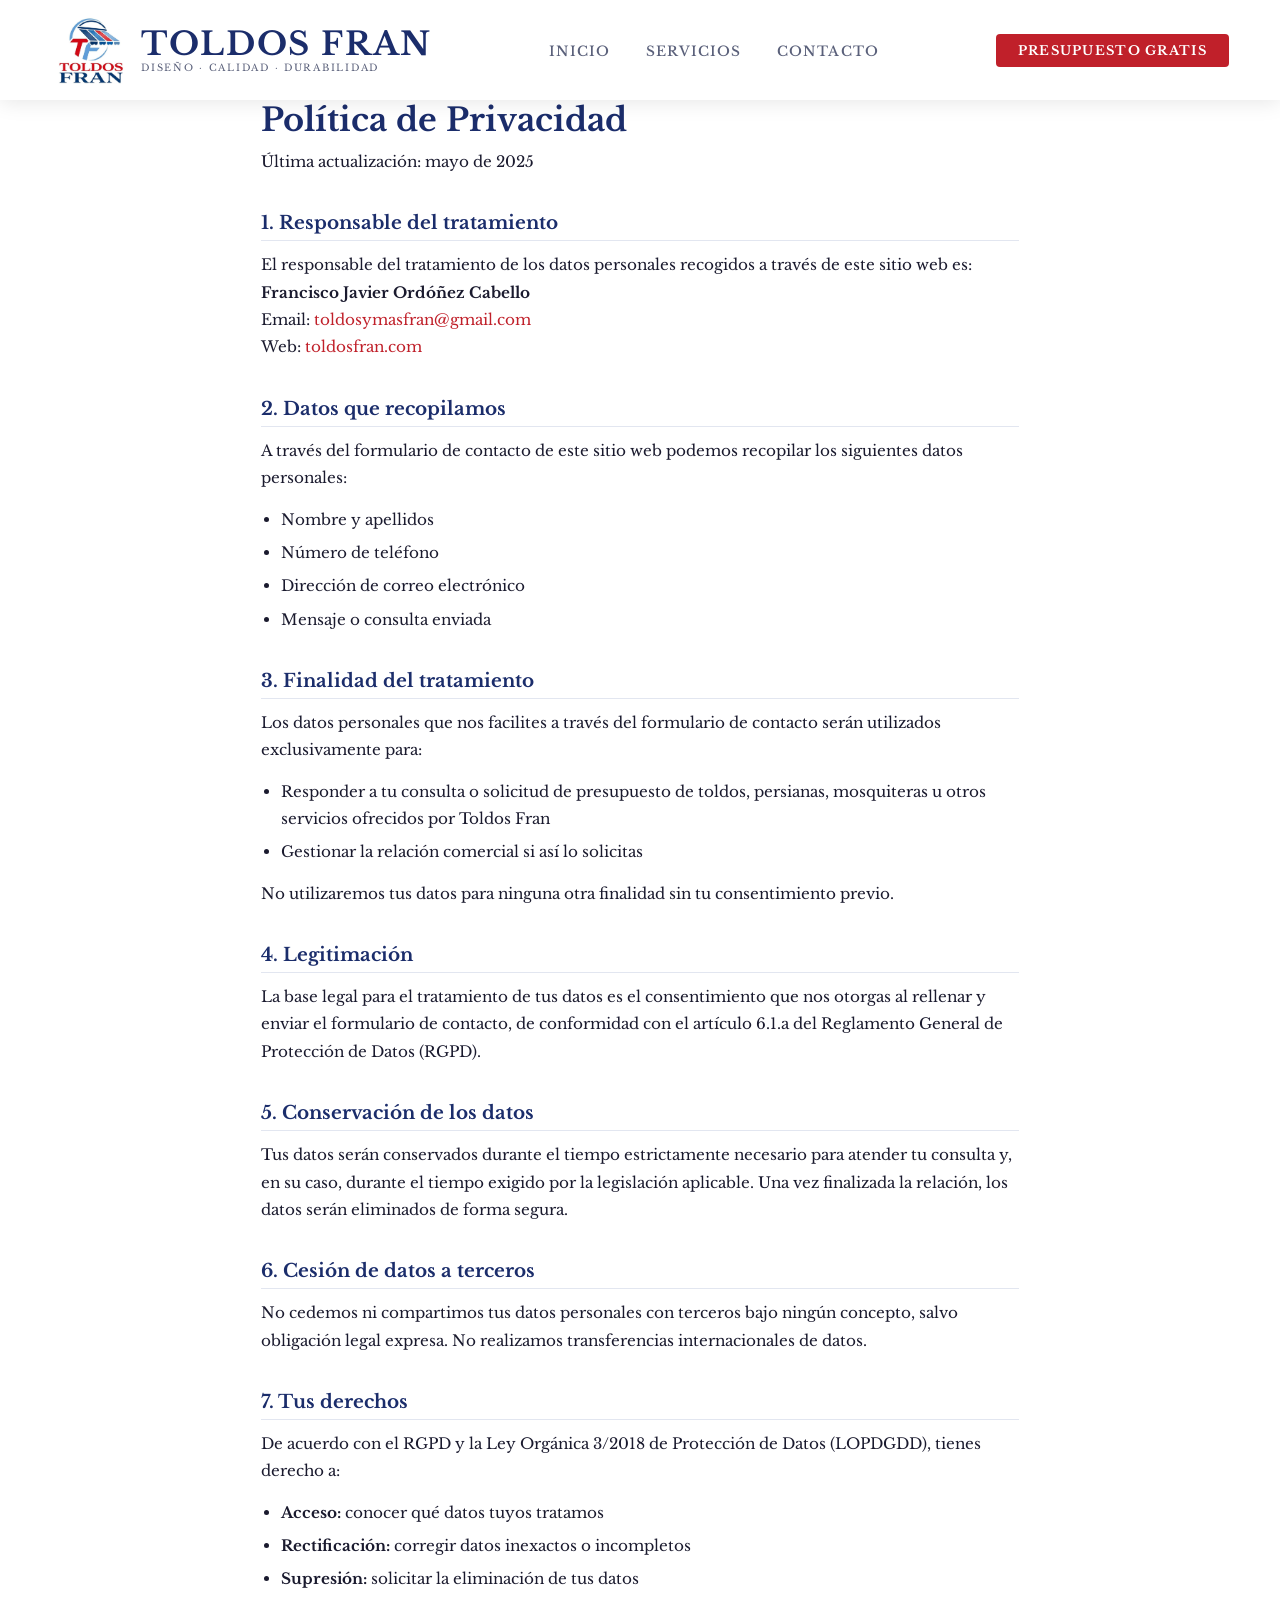
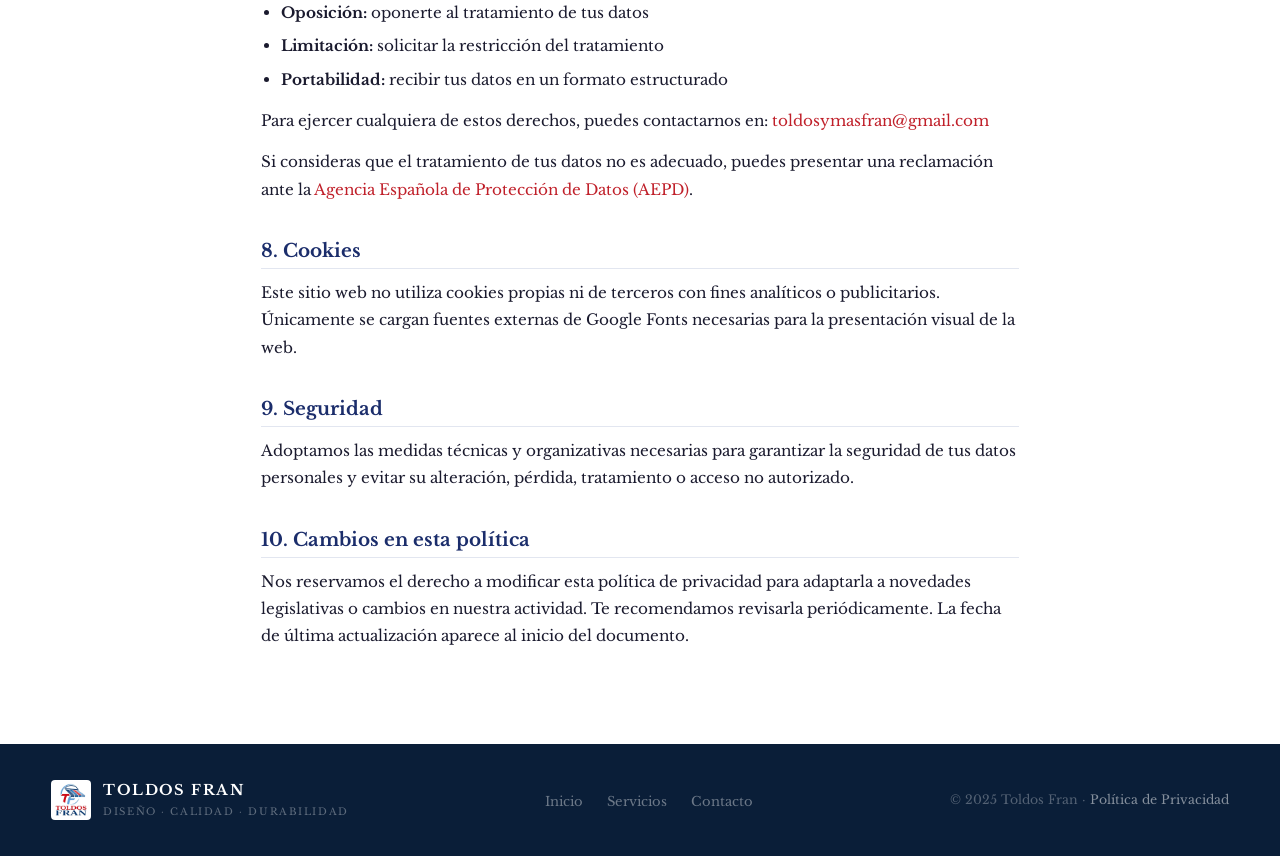
==== politica-privacidad.html @ 8e9fcf33 "Política de privacidad" ====
<!DOCTYPE html>
<html lang="es">
<head>
  <meta charset="UTF-8" />
  <meta name="viewport" content="width=device-width, initial-scale=1.0" />
  <meta name="robots" content="noindex, follow" />
  <title>Política de Privacidad – Toldos Fran</title>
  <link rel="preconnect" href="https://fonts.googleapis.com" />
  <link rel="icon" type="image/jpeg" href="favicon.jpg" />
  <link rel="preconnect" href="https://fonts.gstatic.com" crossorigin />
  <link href="https://fonts.googleapis.com/css2?family=Libre+Baskerville:ital,wght@0,400;0,700;1,400&family=Roboto:ital,wght@0,300;0,400;0,500;0,700;1,300&display=swap" rel="stylesheet" />
  <link rel="stylesheet" href="styles.css" />
  <style>
    .privacy-wrap {
      max-width: 860px;
      margin: 0 auto;
      padding: 100px 4vw 80px;
    }
    .privacy-wrap h1 {
      font-family: 'Libre Baskerville', serif;
      font-size: 2rem; font-weight: 700;
      color: var(--navy); margin-bottom: 8px;
    }
    .privacy-updated {
      font-size: 0.82rem; color: var(--muted);
      margin-bottom: 40px;
    }
    .privacy-wrap h2 {
      font-family: 'Libre Baskerville', serif;
      font-size: 1.15rem; font-weight: 700;
      color: var(--navy);
      margin-top: 36px; margin-bottom: 10px;
      padding-bottom: 6px;
      border-bottom: 1.5px solid var(--border);
    }
    .privacy-wrap p {
      font-size: 0.95rem; font-weight: 300;
      line-height: 1.8; color: var(--text);
      margin-bottom: 14px;
    }
    .privacy-wrap ul {
      margin: 0 0 14px 20px;
      font-size: 0.95rem; font-weight: 300;
      line-height: 1.8; color: var(--text);
    }
    .privacy-wrap ul li { margin-bottom: 6px; }
    .privacy-wrap a { color: var(--red); }
    .privacy-wrap a:hover { text-decoration: underline; }
  </style>
</head>
<body>

<!-- ══ NAVBAR ══════════════════════════════════ -->
<nav id="navbar" class="scrolled">
  <div class="nav-inner">
    <a href="index.html" class="nav-logo">
      <img src="logoToldosFran.jpg" alt="Toldos Fran - Toldos y persianas en Elda" />
      <div class="nav-brand">
        <strong>Toldos Fran</strong>
        <span>Diseño · Calidad · Durabilidad</span>
      </div>
    </a>

    <ul class="nav-links" id="navMenu">
      <li><a href="index.html#inicio">Inicio</a></li>
      <li><a href="index.html#servicios">Servicios</a></li>
      <li><a href="index.html#contacto">Contacto</a></li>
    </ul>

    <a href="index.html#contacto" class="nav-cta">Presupuesto gratis</a>

    <button class="hamburger" id="hamburger" aria-label="Menú">
      <span></span><span></span><span></span>
    </button>
  </div>
</nav>


<!-- ══ CONTENIDO ═══════════════════════════════ -->
<div class="privacy-wrap">
  <h1>Política de Privacidad</h1>
  <p class="privacy-updated">Última actualización: mayo de 2025</p>

  <h2>1. Responsable del tratamiento</h2>
  <p>
    El responsable del tratamiento de los datos personales recogidos a través de este sitio web es:<br />
    <strong>Francisco Javier Ordóñez Cabello</strong><br />
    Email: <a href="mailto:toldosymasfran@gmail.com">toldosymasfran@gmail.com</a><br />
    Web: <a href="https://toldosfran.com">toldosfran.com</a>
  </p>

  <h2>2. Datos que recopilamos</h2>
  <p>A través del formulario de contacto de este sitio web podemos recopilar los siguientes datos personales:</p>
  <ul>
    <li>Nombre y apellidos</li>
    <li>Número de teléfono</li>
    <li>Dirección de correo electrónico</li>
    <li>Mensaje o consulta enviada</li>
  </ul>

  <h2>3. Finalidad del tratamiento</h2>
  <p>Los datos personales que nos facilites a través del formulario de contacto serán utilizados exclusivamente para:</p>
  <ul>
    <li>Responder a tu consulta o solicitud de presupuesto de toldos, persianas, mosquiteras u otros servicios ofrecidos por Toldos Fran</li>
    <li>Gestionar la relación comercial si así lo solicitas</li>
  </ul>
  <p>No utilizaremos tus datos para ninguna otra finalidad sin tu consentimiento previo.</p>

  <h2>4. Legitimación</h2>
  <p>La base legal para el tratamiento de tus datos es el consentimiento que nos otorgas al rellenar y enviar el formulario de contacto, de conformidad con el artículo 6.1.a del Reglamento General de Protección de Datos (RGPD).</p>

  <h2>5. Conservación de los datos</h2>
  <p>Tus datos serán conservados durante el tiempo estrictamente necesario para atender tu consulta y, en su caso, durante el tiempo exigido por la legislación aplicable. Una vez finalizada la relación, los datos serán eliminados de forma segura.</p>

  <h2>6. Cesión de datos a terceros</h2>
  <p>No cedemos ni compartimos tus datos personales con terceros bajo ningún concepto, salvo obligación legal expresa. No realizamos transferencias internacionales de datos.</p>

  <h2>7. Tus derechos</h2>
  <p>De acuerdo con el RGPD y la Ley Orgánica 3/2018 de Protección de Datos (LOPDGDD), tienes derecho a:</p>
  <ul>
    <li><strong>Acceso:</strong> conocer qué datos tuyos tratamos</li>
    <li><strong>Rectificación:</strong> corregir datos inexactos o incompletos</li>
    <li><strong>Supresión:</strong> solicitar la eliminación de tus datos</li>
    <li><strong>Oposición:</strong> oponerte al tratamiento de tus datos</li>
    <li><strong>Limitación:</strong> solicitar la restricción del tratamiento</li>
    <li><strong>Portabilidad:</strong> recibir tus datos en un formato estructurado</li>
  </ul>
  <p>Para ejercer cualquiera de estos derechos, puedes contactarnos en: <a href="mailto:toldosymasfran@gmail.com">toldosymasfran@gmail.com</a></p>
  <p>Si consideras que el tratamiento de tus datos no es adecuado, puedes presentar una reclamación ante la <a href="https://www.aepd.es" target="_blank" rel="noopener">Agencia Española de Protección de Datos (AEPD)</a>.</p>

  <h2>8. Cookies</h2>
  <p>Este sitio web no utiliza cookies propias ni de terceros con fines analíticos o publicitarios. Únicamente se cargan fuentes externas de Google Fonts necesarias para la presentación visual de la web.</p>

  <h2>9. Seguridad</h2>
  <p>Adoptamos las medidas técnicas y organizativas necesarias para garantizar la seguridad de tus datos personales y evitar su alteración, pérdida, tratamiento o acceso no autorizado.</p>

  <h2>10. Cambios en esta política</h2>
  <p>Nos reservamos el derecho a modificar esta política de privacidad para adaptarla a novedades legislativas o cambios en nuestra actividad. Te recomendamos revisarla periódicamente. La fecha de última actualización aparece al inicio del documento.</p>
</div>


<!-- ══ FOOTER ══════════════════════════════════ -->
<footer>
  <div class="footer-inner">
    <div class="footer-logo">
      <img src="logoToldosFran.jpg" alt="Toldos Fran" />
      <div>
        <strong>TOLDOS FRAN</strong>
        <span>Diseño · Calidad · Durabilidad</span>
      </div>
    </div>
    <ul class="footer-links">
      <li><a href="index.html#inicio">Inicio</a></li>
      <li><a href="index.html#servicios">Servicios</a></li>
      <li><a href="index.html#contacto">Contacto</a></li>
    </ul>
    <p class="footer-copy">© 2025 Toldos Fran · <a href="politica-privacidad.html" style="color:rgba(255,255,255,0.5);">Política de Privacidad</a></p>
  </div>
</footer>


<script>
  /* ── Hamburger ── */
  document.getElementById('hamburger').addEventListener('click', () => {
    document.getElementById('navMenu').classList.toggle('open');
  });
  document.querySelectorAll('.nav-links a').forEach(a =>
    a.addEventListener('click', () => document.getElementById('navMenu').classList.remove('open'))
  );
</script>

</body>
</html>
---- styles.css ----
/* ══════════════════════════════════════════════
   TOLDOS FRAN — styles.css
   ══════════════════════════════════════════════ */

/* ── VARIABLES ────────────────────────────────── */
:root {
  --font-heading: 'Libre Baskerville', Georgia, serif;
  --font-body:    'Libre Baskerville', Georgia, serif;
  --red:        #C0202A;
  --red-dark:   #9a1820;
  --navy:       #1B2D6B;
  --navy-light: #2a4190;
  --blue:       #6aaed6;
  --blue-lt:    #c5dff0;
  --white:      #ffffff;
  --bg:         #f7f8fc;
  --bg-dark:    #1a3a5e;
  --text:       #1a1a2e;
  --muted:      #5a607a;
  --border:     #e2e6f0;
}

/* ── RESET ────────────────────────────────────── */
*, *::before, *::after { box-sizing: border-box; margin: 0; padding: 0; }
html { scroll-behavior: smooth; }
body {
  font-family: var(--font-heading);
  color: var(--text);
  background: var(--white);
  -webkit-font-smoothing: antialiased;
}
h1, h2, h3, h4 {
  font-family: var(--font-heading);
}
a { text-decoration: none; color: inherit; }
img { display: block; max-width: 100%; }

/* ── BOTONES GLOBALES ─────────────────────────── */
.btn-primary {
  display: inline-block;
  background: var(--red);
  color: #fff;
  padding: 14px 34px;
  border-radius: 4px;
  font-family: var(--font-heading);
  font-size: 0.88rem;
  font-weight: 700;
  letter-spacing: 0.1em;
  text-transform: uppercase;
  border: none;
  cursor: pointer;
  transition: background 0.2s, transform 0.15s;
}
.btn-primary:hover { background: var(--red-dark); transform: translateY(-2px); }

.btn-ghost {
  display: inline-block;
  background: transparent;
  color: #fff;
  padding: 13px 34px;
  border-radius: 4px;
  font-family: var(--font-heading);
  font-size: 0.88rem;
  font-weight: 400;
  letter-spacing: 0.1em;
  text-transform: uppercase;
  border: 1.5px solid rgba(255,255,255,0.5);
  transition: border-color 0.2s, background 0.2s;
}
.btn-ghost:hover { border-color: #fff; background: rgba(255,255,255,0.1); }

/* ── NAVBAR ───────────────────────────────────── */
#navbar {
  position: fixed;
  top: 0; left: 0; right: 0;
  z-index: 100;
  transition: background 0.3s, box-shadow 0.3s;
  background: transparent;
}
#navbar.scrolled {
  background: var(--white);
  box-shadow: 0 2px 20px rgba(0,0,0,0.1);
}
.nav-inner {
  max-width: 1400px;
  margin: 0 auto;
  padding: 0 4vw;
  height: 100px;
  display: flex;
  align-items: center;
  justify-content: space-between;
  gap: 24px;
}

/* Logo */
.nav-logo {
  display: flex;
  align-items: center;
  gap: 10px;
  flex-shrink: 0;
}
.nav-logo img {
  height: 80px; width: 80px;
  border-radius: 10%;
  background: #fff;
  padding: 3px;
  object-fit: contain;
}
.nav-brand { display: flex; flex-direction: column; line-height: 1.2; }
.nav-brand strong {
  font-size: 2rem;
  font-family: var(--font-heading);
  font-weight: 700;
  letter-spacing: 0.05em;
  text-transform: uppercase;
  color: var(--white);
  transition: color 0.3s;
}
.nav-brand span {
  font-size: 0.6rem;
  font-family: var(--font-heading);
  font-weight: 400;
  letter-spacing: 0.18em;
  text-transform: uppercase;
  color: rgba(255,255,255,0.7);
  transition: color 0.3s;
}
#navbar.scrolled .nav-brand strong { color: var(--navy); }
#navbar.scrolled .nav-brand span   { color: var(--muted); }

/* Links */
.nav-links {
  display: flex;
  gap: 36px;
  list-style: none;
  margin: 0 auto;
}
.nav-links a {
  font-size: 0.85rem;
  font-weight: 500;
  letter-spacing: 0.08em;
  text-transform: uppercase;
  color: rgba(255,255,255,0.85);
  transition: color 0.2s;
  position: relative;
  padding-bottom: 3px;
}
.nav-links a::after {
  content: '';
  position: absolute;
  bottom: 0; left: 0;
  width: 0; height: 1.5px;
  background: var(--red);
  transition: width 0.25s;
}
.nav-links a:hover { color: #fff; }
.nav-links a:hover::after { width: 100%; }
#navbar.scrolled .nav-links a { color: var(--muted); }
#navbar.scrolled .nav-links a:hover { color: var(--navy); }

/* CTA button en navbar */
.nav-cta {
  flex-shrink: 0;
  background: var(--red);
  color: #fff !important;
  padding: 9px 22px;
  border-radius: 4px;
  font-size: 0.8rem;
  font-weight: 700;
  letter-spacing: 0.1em;
  text-transform: uppercase;
  transition: background 0.2s;
  white-space: nowrap;
}
.nav-cta:hover { background: var(--red-dark); }

/* Hamburger */
.hamburger {
  display: none;
  flex-direction: column;
  gap: 5px;
  cursor: pointer;
  background: none;
  border: none;
  padding: 4px;
}
.hamburger span {
  display: block;
  width: 24px; height: 2px;
  background: #fff;
  border-radius: 2px;
  transition: 0.3s;
}
#navbar.scrolled .hamburger span { background: var(--navy); }

/* ── HERO ─────────────────────────────────────── */
#inicio {
  min-height: 100vh;
  background: linear-gradient(120deg, #1a3a5e 0%, #2255a0 55%, #2e6ab5 100%);
  display: flex;
  flex-direction: column;
  justify-content: center;
  position: relative;
  overflow: hidden;
}

/* Círculo decorativo */
#inicio::before {
  content: '';
  position: absolute;
  top: -160px; right: -160px;
  width: 700px; height: 700px;
  border-radius: 50%;
  background: radial-gradient(circle at center, rgba(106,174,214,0.12) 0%, transparent 65%);
  pointer-events: none;
}
#inicio::after {
  content: '';
  position: absolute;
  bottom: -200px; left: -100px;
  width: 500px; height: 500px;
  border-radius: 50%;
  background: radial-gradient(circle at center, rgba(192,32,42,0.07) 0%, transparent 65%);
  pointer-events: none;
}

.hero-inner {
  position: relative;
  z-index: 1;
  max-width: 1400px;
  margin: 0 auto;
  padding: 120px 4vw 80px;
  display: grid;
  grid-template-columns: 1.1fr 0.9fr;
  gap: 60px;
  align-items: center;
  width: 100%;
}

/* Texto izquierdo */
.hero-text { display: flex; flex-direction: column; gap: 28px; }

.hero-eyebrow {
  font-size: 0.75rem;
  font-weight: 500;
  letter-spacing: 0.22em;
  text-transform: uppercase;
  color: var(--blue);
}
.hero-text h1 {
  font-size: clamp(2.4rem, 5vw, 4rem);
  font-family: var(--font-heading);
  font-weight: 700;
  color: #fff;
  line-height: 1.1;
  letter-spacing: -0.01em;
}
.hero-text h1 em {
  font-style: italic;
  color: var(--blue);
}
.hero-desc {
  font-size: 1.05rem;
  font-weight: 300;
  color: rgba(255,255,255,0.75);
  line-height: 1.8;
  max-width: 500px;
}
.hero-btns { display: flex; gap: 14px; flex-wrap: wrap; }

/* Tarjeta derecha */
.hero-aside { display: flex; align-items: center; justify-content: center; }
.hero-card {
  background: rgba(255,255,255,0.06);
  border: 1px solid rgba(255,255,255,0.12);
  border-radius: 16px;
  padding: 36px 32px;
  backdrop-filter: blur(10px);
  display: flex;
  flex-direction: column;
  gap: 18px;
  width: 100%;
  max-width: 380px;
}
.hero-card-item {
  display: flex;
  align-items: center;
  gap: 14px;
  font-size: 0.95rem;
  font-weight: 400;
  color: rgba(255,255,255,0.88);
}
.hero-card-item svg {
  flex-shrink: 0;
  color: var(--blue);
  background: rgba(106,174,214,0.15);
  border-radius: 50%;
  padding: 3px;
  width: 28px; height: 28px;
}

/* Scroll hint */
.hero-scroll {
  position: relative;
  z-index: 1;
  display: flex;
  align-items: center;
  justify-content: center;
  gap: 8px;
  padding: 20px;
  font-size: 0.78rem;
  font-weight: 500;
  letter-spacing: 0.14em;
  text-transform: uppercase;
  color: rgba(255,255,255,0.4);
  animation: bounce 2s infinite;
}
@keyframes bounce {
  0%, 100% { transform: translateY(0); }
  50%       { transform: translateY(5px); }
}

/* ── SECCIONES (comunes) ──────────────────────── */
.section-wrap {
  max-width: 1400px;
  margin: 0 auto;
  padding: 96px 4vw;
}
.section-header {
  text-align: center;
  margin-bottom: 60px;
}
.eyebrow {
  display: inline-block;
  font-size: 0.72rem;
  font-weight: 700;
  letter-spacing: 0.26em;
  text-transform: uppercase;
  color: var(--red);
  margin-bottom: 12px;
}
.section-header h2 {
  font-size: clamp(1.8rem, 3.5vw, 2.6rem);
  font-weight: 900;
  color: var(--navy);
  line-height: 1.15;
  letter-spacing: -0.01em;
  margin-bottom: 14px;
}
.section-desc {
  font-size: 1rem;
  font-weight: 300;
  color: var(--muted);
  line-height: 1.8;
  max-width: 580px;
  margin: 0 auto;
}

/* ── SERVICIOS ────────────────────────────────── */
#servicios { background: var(--bg); }

.svc-grid {
  display: grid;
  grid-template-columns: repeat(auto-fill, minmax(280px, 1fr));
  gap: 28px;
}

.svc-card {
  background: var(--white);
  border-radius: 12px;
  overflow: hidden;
  box-shadow: 0 2px 16px rgba(27,45,107,0.07);
  transition: transform 0.28s, box-shadow 0.28s;
  cursor: pointer;
}
.svc-card:hover {
  transform: translateY(-6px);
  box-shadow: 0 16px 40px rgba(27,45,107,0.14);
}

/* Imagen superior de la tarjeta */
.svc-img {
  height: 200px;
  background-size: cover;
  background-position: center;
  position: relative;
  transition: transform 0.4s;
}
.svc-card:hover .svc-img { transform: scale(1.03); }
.svc-img-overlay {
  position: absolute;
  inset: 0;
  background: linear-gradient(to bottom, transparent 40%, rgba(13,31,53,0.55) 100%);
}

/* Cuerpo de la tarjeta */
.svc-body {
  padding: 26px 24px 28px;
  display: flex;
  flex-direction: column;
  gap: 10px;
}
.svc-body h3 {
  font-size: 1.05rem;
  font-weight: 700;
  color: var(--navy);
  line-height: 1.3;
}
.svc-body p {
  font-size: 0.88rem;
  font-weight: 300;
  color: var(--muted);
  line-height: 1.7;
}
.svc-link {
  display: inline-block;
  margin-top: 6px;
  font-size: 0.82rem;
  font-weight: 700;
  letter-spacing: 0.06em;
  color: var(--red);
  transition: letter-spacing 0.2s;
}
.svc-card:hover .svc-link { letter-spacing: 0.12em; }

/* ── FRANJA CTA ───────────────────────────────── */
.cta-strip {
  background: var(--navy);
  padding: 48px 4vw;
  display: flex;
  align-items: center;
  justify-content: center;
  gap: 40px;
  flex-wrap: wrap;
  text-align: center;
}
.cta-strip p {
  font-size: 1.1rem;
  font-weight: 300;
  color: rgba(255,255,255,0.85);
  max-width: 500px;
  line-height: 1.65;
}

/* ── CONTACTO ─────────────────────────────────── */
#contacto { background: var(--white); }

.contact-grid {
  display: grid;
  grid-template-columns: 1fr 1.4fr;
  gap: 60px;
  align-items: start;
}

/* Info lateral */
.contact-info {
  display: flex;
  flex-direction: column;
  gap: 16px;
}
.cinfo-item {
  display: flex;
  align-items: flex-start;
  gap: 14px;
  padding: 18px 20px;
  background: var(--bg);
  border-radius: 10px;
  transition: box-shadow 0.2s;
}
.cinfo-item:hover { box-shadow: 0 4px 16px rgba(27,45,107,0.1); }
.cinfo-icon {
  width: 42px; height: 42px;
  flex-shrink: 0;
  border-radius: 10px;
  background: var(--navy);
  display: flex;
  align-items: center;
  justify-content: center;
}
.cinfo-body label {
  display: block;
  font-size: 0.67rem;
  font-weight: 700;
  letter-spacing: 0.2em;
  text-transform: uppercase;
  color: var(--red);
  margin-bottom: 3px;
}
.cinfo-body a,
.cinfo-body span {
  font-size: 0.95rem;
  font-weight: 500;
  color: var(--navy);
}
.cinfo-body a:hover { color: var(--red); }

/* WhatsApp */
.btn-whatsapp {
  display: inline-flex;
  align-items: center;
  gap: 10px;
  background: #25d366;
  color: #fff;
  padding: 14px 26px;
  border-radius: 8px;
  font-size: 0.88rem;
  font-weight: 700;
  letter-spacing: 0.08em;
  text-transform: uppercase;
  transition: background 0.2s, transform 0.15s;
  margin-top: 8px;
}
.btn-whatsapp:hover { background: #1ebe5d; transform: translateY(-2px); }

/* Formulario */
.contact-form-wrap {
  background: var(--bg);
  border-radius: 14px;
  padding: 42px 38px;
  box-shadow: 0 4px 32px rgba(27,45,107,0.08);
}
.contact-form-wrap h3 {
  font-size: 1.25rem;
  font-weight: 700;
  color: var(--navy);
  margin-bottom: 28px;
}
.form-row {
  display: grid;
  grid-template-columns: 1fr 1fr;
  gap: 14px;
}
.fgroup {
  display: flex;
  flex-direction: column;
  gap: 6px;
  margin-bottom: 16px;
}
.fgroup label {
  font-size: 0.71rem;
  font-weight: 700;
  letter-spacing: 0.14em;
  text-transform: uppercase;
  color: var(--muted);
}
.fgroup input,
.fgroup select,
.fgroup textarea {
  border: 1.5px solid var(--border);
  border-radius: 6px;
  padding: 12px 14px;
  font-family: var(--font-heading);
  font-size: 0.93rem;
  font-weight: 400;
  color: var(--text);
  background: var(--white);
  outline: none;
  width: 100%;
  transition: border-color 0.2s, box-shadow 0.2s;
}
.fgroup input:focus,
.fgroup select:focus,
.fgroup textarea:focus {
  border-color: var(--navy);
  box-shadow: 0 0 0 3px rgba(27,45,107,0.09);
}
.fgroup textarea { resize: vertical; min-height: 120px; }

.btn-send {
  width: 100%;
  background: var(--navy);
  color: #fff;
  padding: 14px;
  border: none;
  border-radius: 6px;
  font-family: var(--font-heading);
  font-size: 0.88rem;
  font-weight: 700;
  letter-spacing: 0.12em;
  text-transform: uppercase;
  cursor: pointer;
  transition: background 0.2s, transform 0.15s;
}
.btn-send:hover { background: var(--navy-light); transform: translateY(-1px); }

.form-note {
  font-size: 0.75rem;
  font-weight: 300;
  color: var(--muted);
  text-align: center;
  margin-top: 12px;
  line-height: 1.5;
}

/* ── FOOTER ───────────────────────────────────── */
footer {
  background: #0a1e38;
  padding: 36px 4vw;
}
.footer-inner {
  max-width: 1400px;
  margin: 0 auto;
  display: flex;
  align-items: center;
  justify-content: space-between;
  flex-wrap: wrap;
  gap: 20px;
}
.footer-logo {
  display: flex;
  align-items: center;
  gap: 12px;
}
.footer-logo img {
  height: 40px; width: 40px;
  border-radius: 10%;
  background: #fff;
  padding: 2px;
  object-fit: contain;
}
.footer-logo strong {
  display: block;
  font-size: 0.9rem;
  font-weight: 700;
  color: #fff;
  letter-spacing: 0.1em;
}
.footer-logo span {
  font-size: 0.62rem;
  color: rgba(255,255,255,0.35);
  letter-spacing: 0.16em;
  text-transform: uppercase;
}
.footer-links {
  display: flex;
  gap: 24px;
  list-style: none;
}
.footer-links a {
  font-size: 0.82rem;
  color: rgba(255,255,255,0.4);
  transition: color 0.2s;
}
.footer-links a:hover { color: #fff; }
.footer-copy {
  font-size: 0.78rem;
  color: rgba(255,255,255,0.3);
}

/* ── RESPONSIVE ───────────────────────────────── */
@media (max-width: 900px) {
  .hero-inner { grid-template-columns: 1fr; }
  .hero-aside { display: none; }
  .contact-grid { grid-template-columns: 1fr; }
}

@media (max-width: 680px) {
  .nav-inner {height: 70px;}
  .nav-logo img{height: 52px; width: 52px;}
  .nav-brand strong{font-size: 1.2rem;}
  .nav-links {
    display: none;
    flex-direction: column;
    gap: 20px;
    padding: 24px 4vw;
    position: absolute;
    top: 70px; left: 0; right: 0;
    background: var(--navy);
  }
  .nav-links.open { display: flex; }
  .nav-links a { color: rgba(255,255,255,0.85) !important; }
  .nav-cta { display: none; }
  .hamburger { display: flex; }
  .form-row { grid-template-columns: 1fr; }
  .svc-grid { grid-template-columns: 1fr; }
  footer .footer-inner { flex-direction: column; text-align: center; }
  .footer-links { flex-wrap: wrap; justify-content: center; }
  .cta-strip { flex-direction: column; gap: 20px; }
}
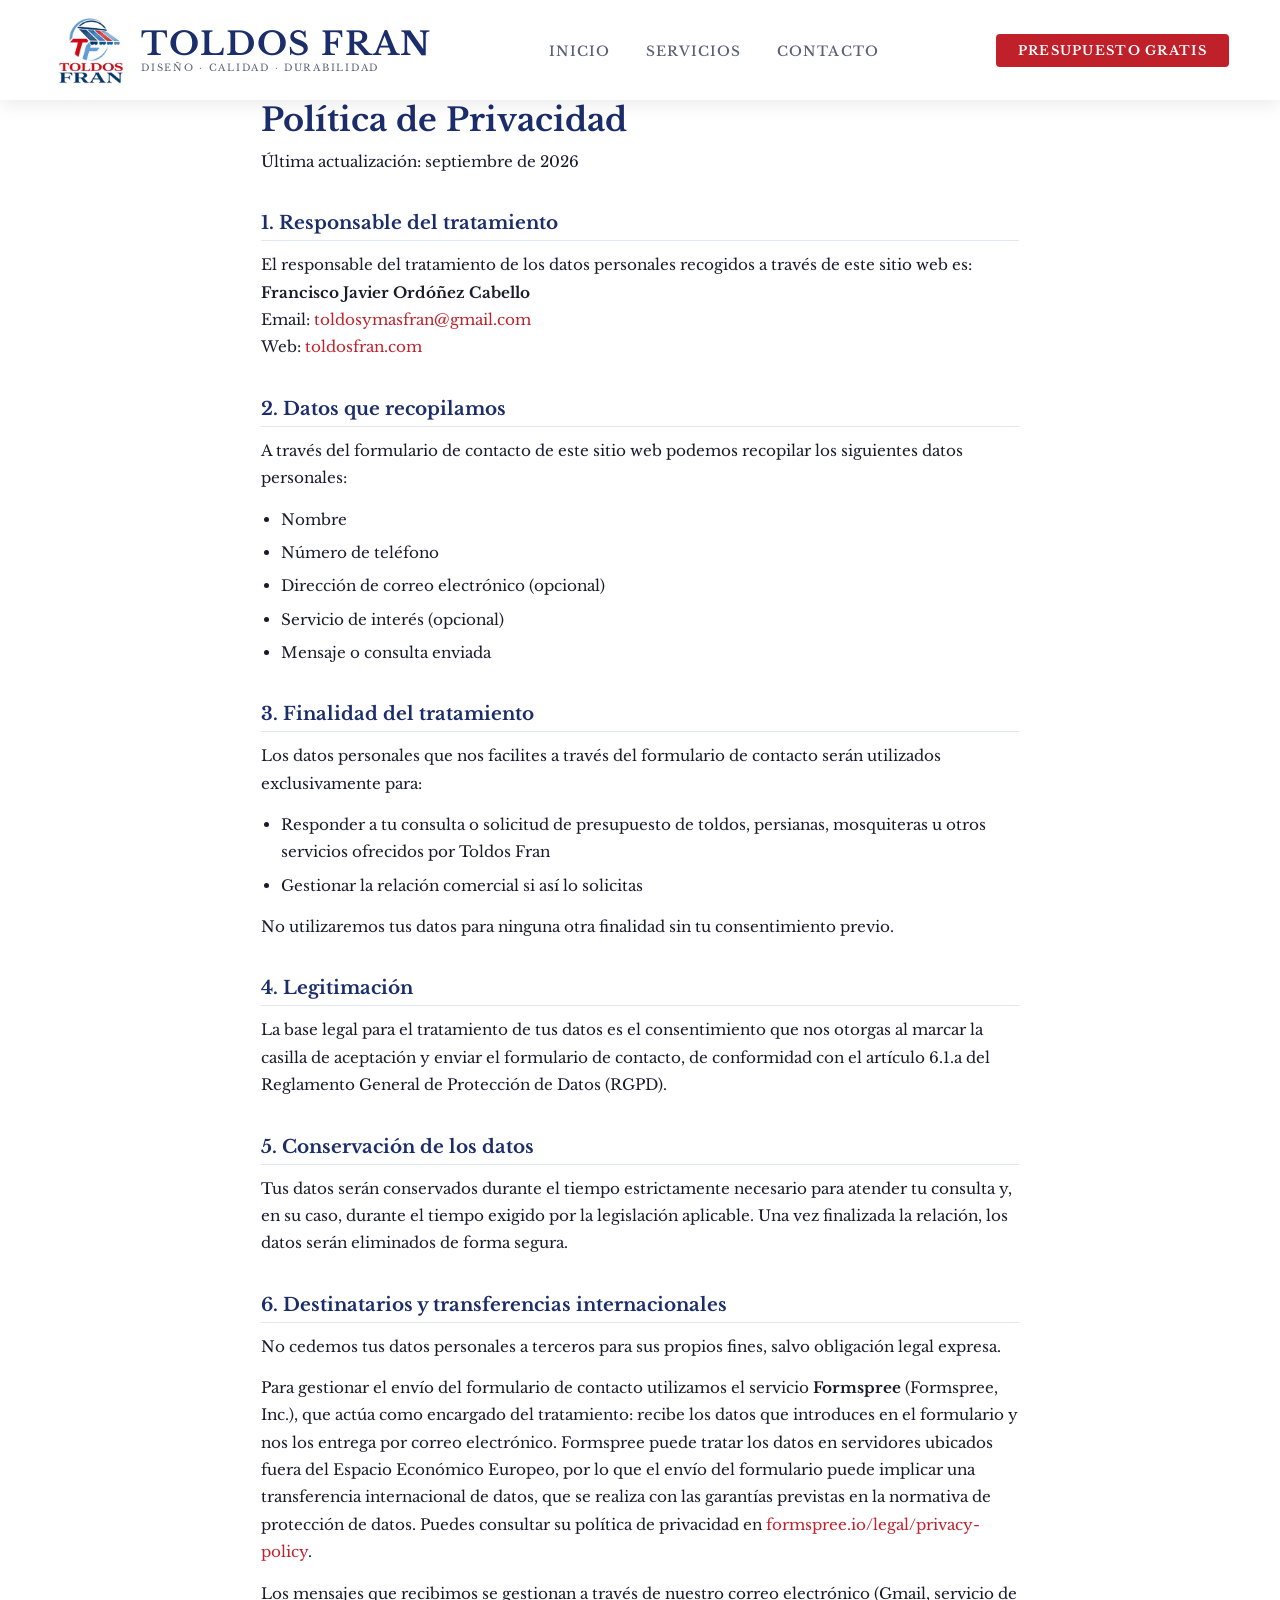
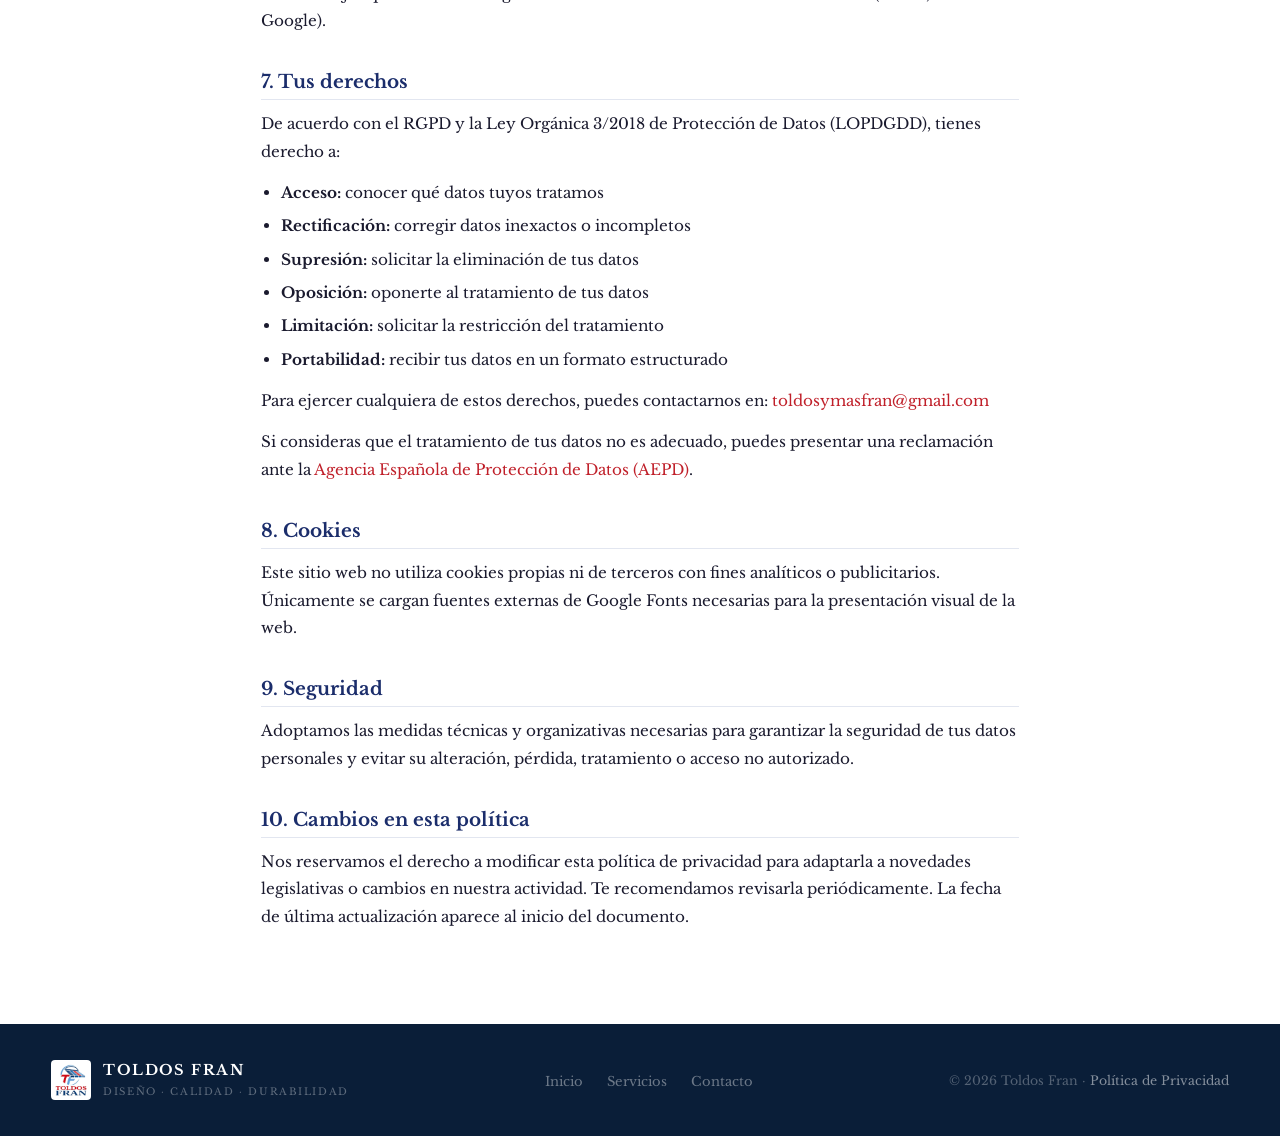
==== commit 1923c3bd: "robots y sitemaps actualizados" ====
--- a/politica-privacidad.html
+++ b/politica-privacidad.html
@@ -79,7 +79,7 @@
 <!-- ══ CONTENIDO ═══════════════════════════════ -->
 <div class="privacy-wrap">
   <h1>Política de Privacidad</h1>
-  <p class="privacy-updated">Última actualización: mayo de 2025</p>
+  <p class="privacy-updated">Última actualización: septiembre de 2026</p>
 
   <h2>1. Responsable del tratamiento</h2>
   <p>
@@ -92,9 +92,10 @@
   <h2>2. Datos que recopilamos</h2>
   <p>A través del formulario de contacto de este sitio web podemos recopilar los siguientes datos personales:</p>
   <ul>
-    <li>Nombre y apellidos</li>
+    <li>Nombre</li>
     <li>Número de teléfono</li>
-    <li>Dirección de correo electrónico</li>
+    <li>Dirección de correo electrónico (opcional)</li>
+    <li>Servicio de interés (opcional)</li>
     <li>Mensaje o consulta enviada</li>
   </ul>
 
@@ -107,13 +108,15 @@
   <p>No utilizaremos tus datos para ninguna otra finalidad sin tu consentimiento previo.</p>
 
   <h2>4. Legitimación</h2>
-  <p>La base legal para el tratamiento de tus datos es el consentimiento que nos otorgas al rellenar y enviar el formulario de contacto, de conformidad con el artículo 6.1.a del Reglamento General de Protección de Datos (RGPD).</p>
+  <p>La base legal para el tratamiento de tus datos es el consentimiento que nos otorgas al marcar la casilla de aceptación y enviar el formulario de contacto, de conformidad con el artículo 6.1.a del Reglamento General de Protección de Datos (RGPD).</p>
 
   <h2>5. Conservación de los datos</h2>
   <p>Tus datos serán conservados durante el tiempo estrictamente necesario para atender tu consulta y, en su caso, durante el tiempo exigido por la legislación aplicable. Una vez finalizada la relación, los datos serán eliminados de forma segura.</p>
 
-  <h2>6. Cesión de datos a terceros</h2>
-  <p>No cedemos ni compartimos tus datos personales con terceros bajo ningún concepto, salvo obligación legal expresa. No realizamos transferencias internacionales de datos.</p>
+  <h2>6. Destinatarios y transferencias internacionales</h2>
+  <p>No cedemos tus datos personales a terceros para sus propios fines, salvo obligación legal expresa.</p>
+  <p>Para gestionar el envío del formulario de contacto utilizamos el servicio <strong>Formspree</strong> (Formspree, Inc.), que actúa como encargado del tratamiento: recibe los datos que introduces en el formulario y nos los entrega por correo electrónico. Formspree puede tratar los datos en servidores ubicados fuera del Espacio Económico Europeo, por lo que el envío del formulario puede implicar una transferencia internacional de datos, que se realiza con las garantías previstas en la normativa de protección de datos. Puedes consultar su política de privacidad en <a href="https://formspree.io/legal/privacy-policy" target="_blank" rel="noopener noreferrer">formspree.io/legal/privacy-policy</a>.</p>
+  <p>Los mensajes que recibimos se gestionan a través de nuestro correo electrónico (Gmail, servicio de Google).</p>
 
   <h2>7. Tus derechos</h2>
   <p>De acuerdo con el RGPD y la Ley Orgánica 3/2018 de Protección de Datos (LOPDGDD), tienes derecho a:</p>
@@ -154,7 +157,7 @@
       <li><a href="index.html#servicios">Servicios</a></li>
       <li><a href="index.html#contacto">Contacto</a></li>
     </ul>
-    <p class="footer-copy">© 2025 Toldos Fran · <a href="politica-privacidad.html" style="color:rgba(255,255,255,0.5);">Política de Privacidad</a></p>
+    <p class="footer-copy">© 2026 Toldos Fran · <a href="politica-privacidad.html" style="color:rgba(255,255,255,0.5);">Política de Privacidad</a></p>
   </div>
 </footer>
 
